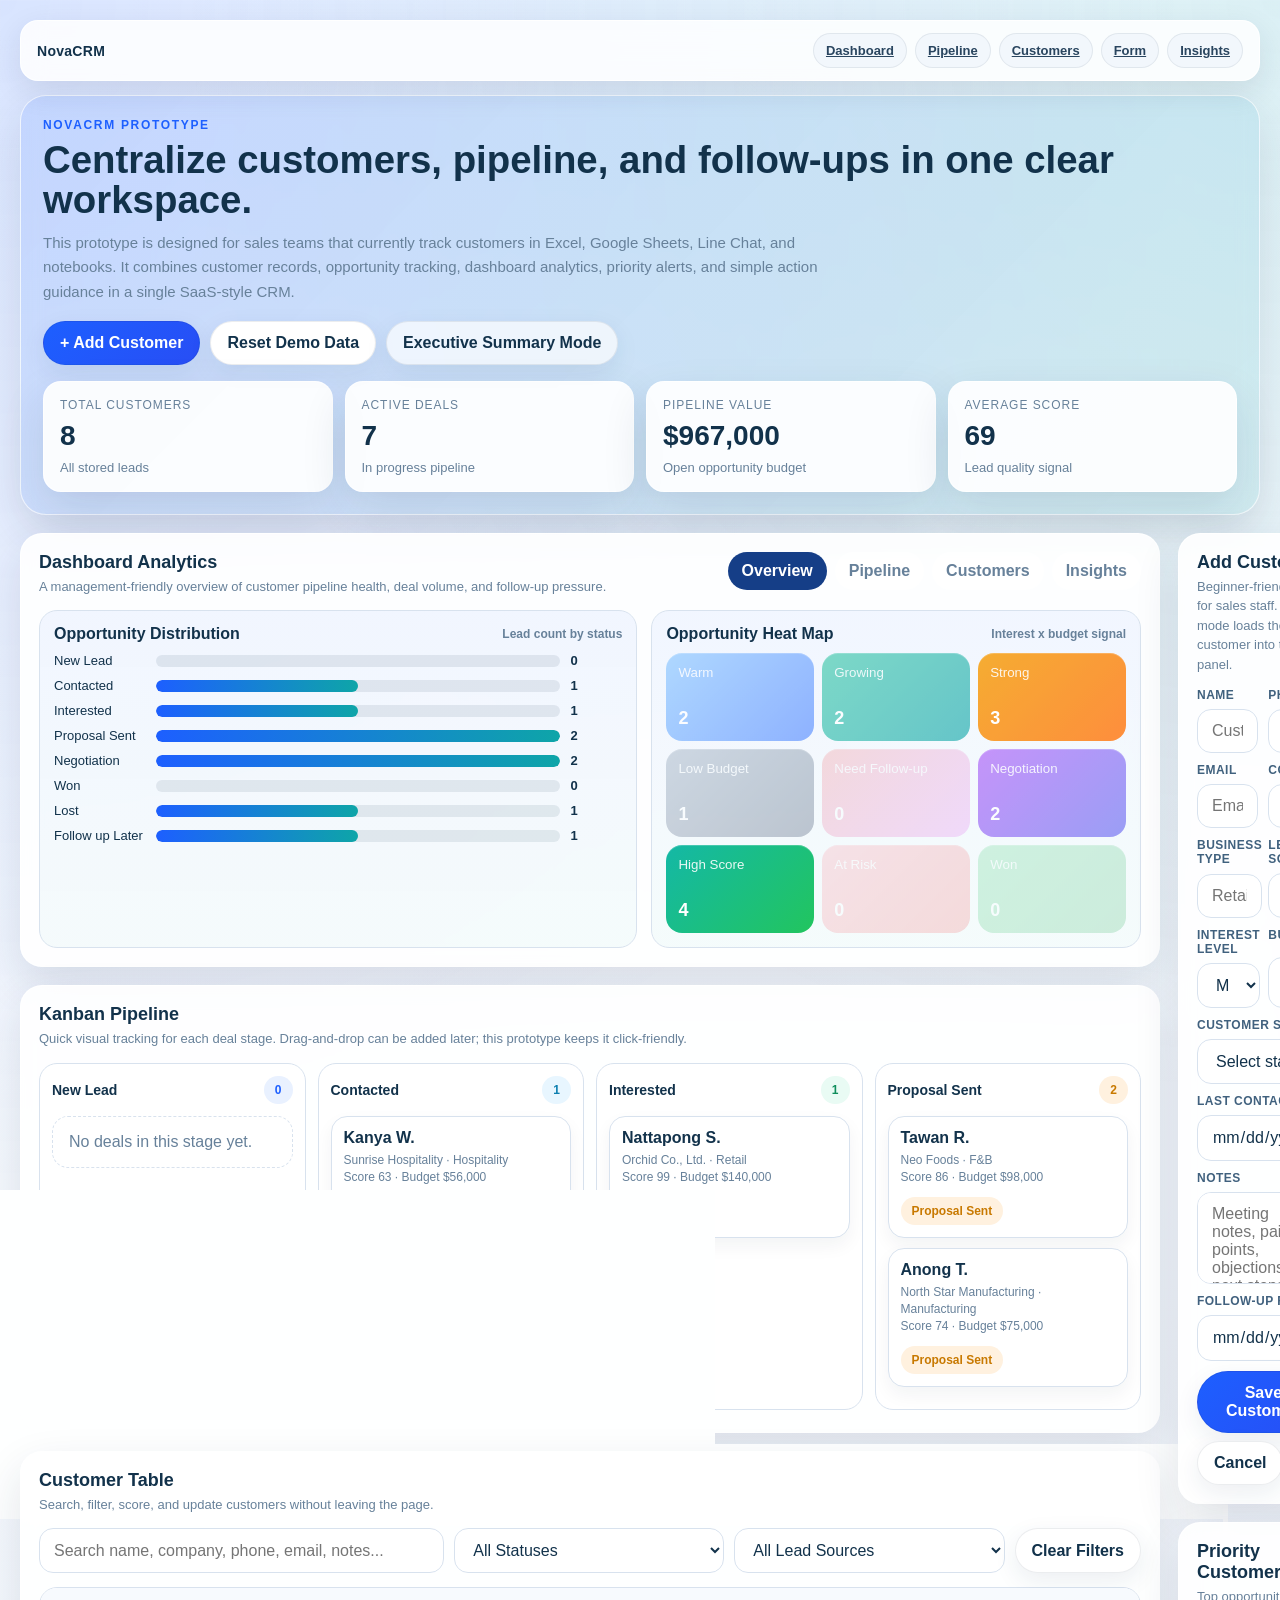
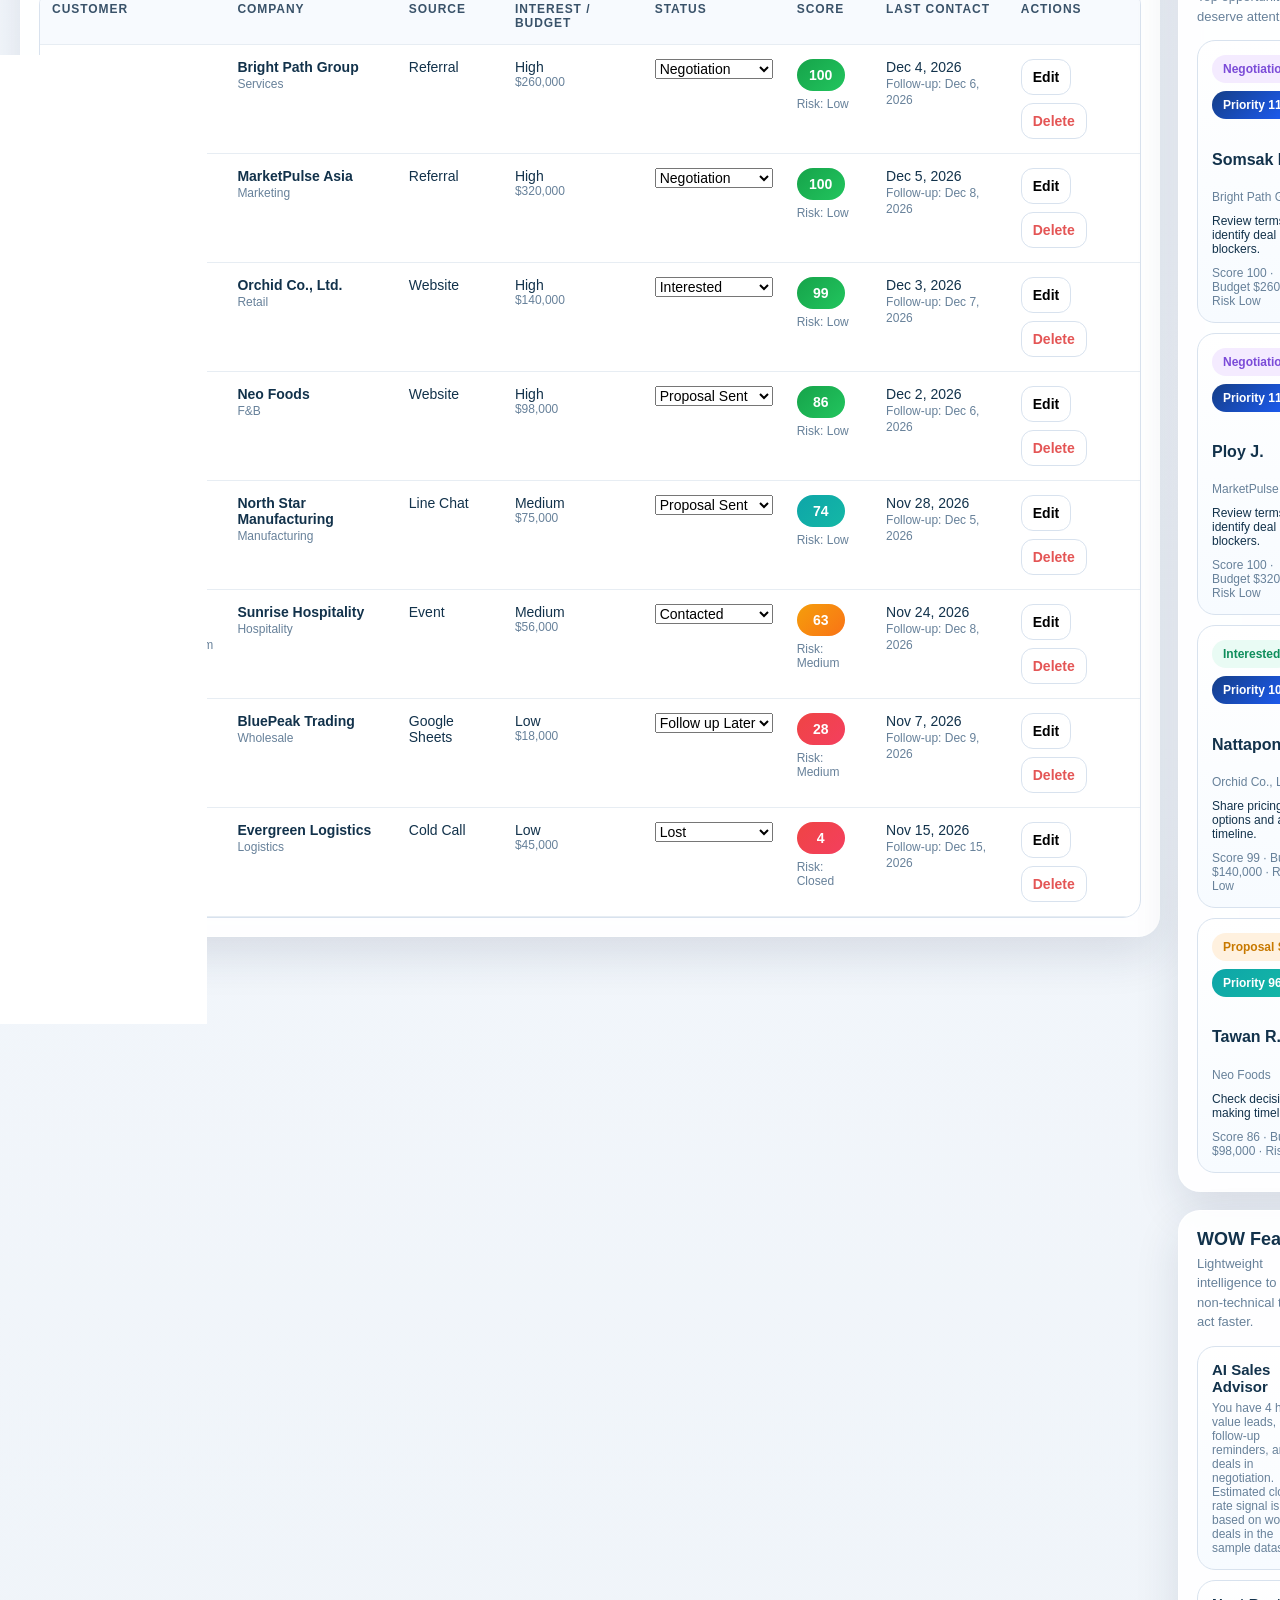
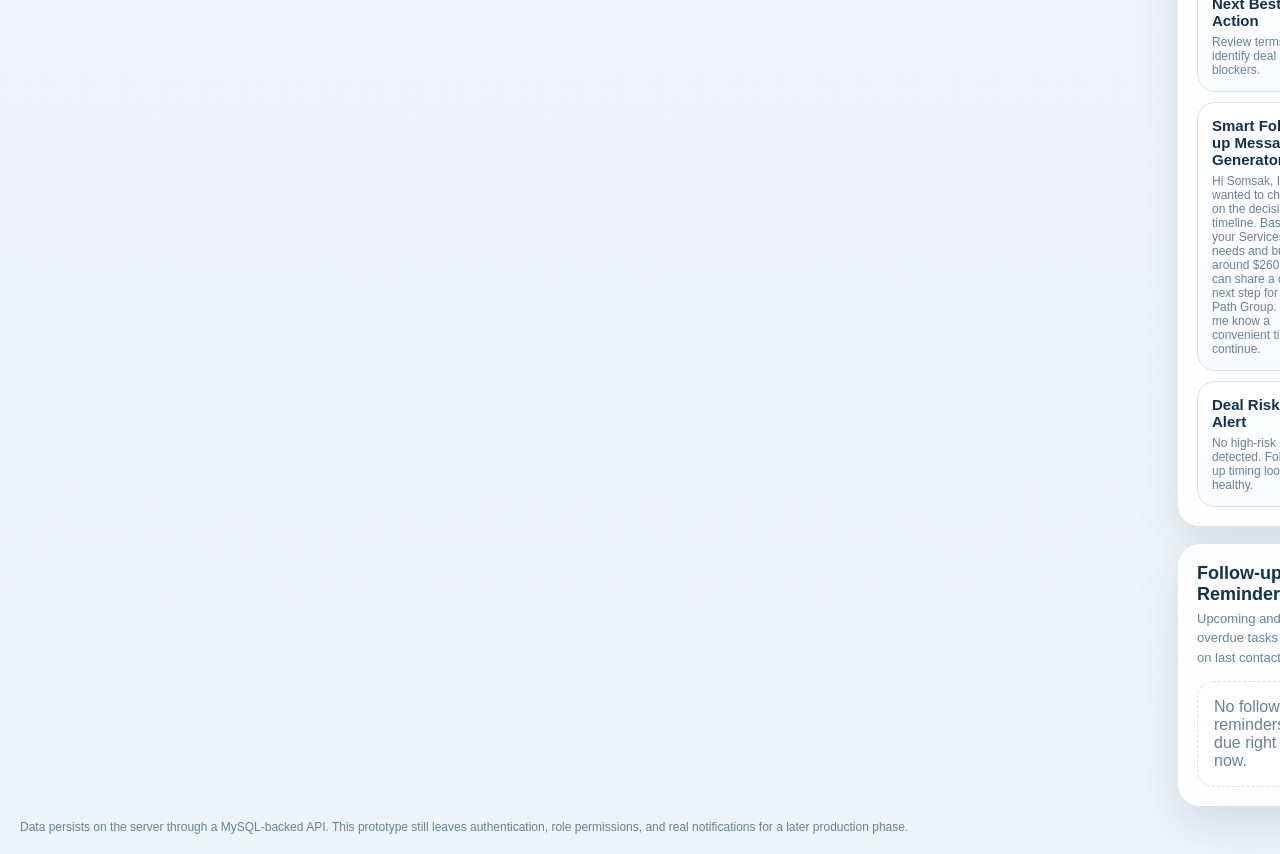
==== crm-prototype/index.html @ da1b5f29 "Add files via upload" ====
<!DOCTYPE html>
<html lang="en">
<head>
  <meta charset="UTF-8" />
  <meta name="viewport" content="width=device-width, initial-scale=1.0" />
  <title>NovaCRM Prototype</title>
  <style>
    :root {
      --bg: #eef3f8;
      --panel: rgba(255, 255, 255, 0.9);
      --panel-solid: #ffffff;
      --line: #d8e2ee;
      --text: #12324b;
      --muted: #67819a;
      --brand: #1d5fff;
      --brand-2: #0ea5a8;
      --accent: #f59e0b;
      --danger: #e45555;
      --success: #17a36b;
      --shadow: 0 18px 45px rgba(25, 44, 72, 0.12);
      --radius: 18px;
      --radius-sm: 12px;
    }

    * { box-sizing: border-box; }
    html { scroll-behavior: smooth; }
    body {
      margin: 0;
      font-family: Inter, "Segoe UI", Arial, sans-serif;
      color: var(--text);
      background:
        radial-gradient(circle at top left, rgba(29, 95, 255, 0.14), transparent 28%),
        radial-gradient(circle at top right, rgba(14, 165, 168, 0.12), transparent 26%),
        linear-gradient(180deg, #f7faff 0%, var(--bg) 100%);
      min-height: 100vh;
    }

    button, input, select, textarea {
      font: inherit;
    }

    button {
      cursor: pointer;
      border: 0;
      transition: transform 0.18s ease, box-shadow 0.18s ease, opacity 0.18s ease;
    }

    button:hover { transform: translateY(-1px); }
    button:active { transform: translateY(0); }

    .app {
      max-width: 1500px;
      margin: 0 auto;
      padding: 20px;
    }

    .sticky-nav {
      position: sticky;
      top: 14px;
      z-index: 20;
      margin-bottom: 14px;
      display: flex;
      justify-content: space-between;
      gap: 12px;
      align-items: center;
      flex-wrap: wrap;
      padding: 12px 16px;
      background: rgba(255, 255, 255, 0.85);
      border: 1px solid rgba(255, 255, 255, 0.85);
      border-radius: 18px;
      box-shadow: 0 10px 30px rgba(25, 44, 72, 0.10);
      backdrop-filter: blur(12px);
    }

    .sticky-nav strong {
      font-size: 14px;
      letter-spacing: 0.02em;
    }

    .sticky-nav-links {
      display: flex;
      gap: 8px;
      flex-wrap: wrap;
    }

    .nav-link {
      padding: 9px 12px;
      border-radius: 999px;
      background: #f2f7fc;
      color: #29455f;
      border: 1px solid rgba(20, 42, 67, 0.08);
      font-weight: 700;
      font-size: 13px;
    }

    .hero {
      display: grid;
      gap: 16px;
      padding: 22px;
      background: linear-gradient(135deg, rgba(29, 95, 255, 0.12), rgba(14, 165, 168, 0.10));
      border: 1px solid rgba(255, 255, 255, 0.7);
      border-radius: 26px;
      box-shadow: var(--shadow);
      backdrop-filter: blur(10px);
      animation: riseIn 0.45s ease both;
    }

    .hero-top {
      display: flex;
      gap: 16px;
      justify-content: space-between;
      align-items: flex-start;
      flex-wrap: wrap;
    }

    .eyebrow {
      text-transform: uppercase;
      letter-spacing: 0.14em;
      font-size: 12px;
      color: var(--brand);
      font-weight: 800;
      margin-bottom: 8px;
    }

    h1 {
      margin: 0;
      font-size: clamp(28px, 3vw, 48px);
      line-height: 1.05;
    }

    .hero p {
      margin: 10px 0 0;
      max-width: 780px;
      color: var(--muted);
      font-size: 15px;
      line-height: 1.65;
    }

    .hero-actions {
      display: flex;
      gap: 10px;
      flex-wrap: wrap;
      align-items: center;
    }

    .btn {
      padding: 12px 16px;
      border-radius: 999px;
      background: var(--panel-solid);
      color: var(--text);
      box-shadow: 0 8px 24px rgba(24, 52, 89, 0.08);
      border: 1px solid rgba(12, 31, 54, 0.08);
      font-weight: 700;
    }

    .btn.primary {
      background: linear-gradient(135deg, var(--brand), #284ef5);
      color: white;
    }

    .btn.ghost {
      background: rgba(255, 255, 255, 0.68);
    }

    .mini-kpis {
      display: grid;
      grid-template-columns: repeat(4, minmax(0, 1fr));
      gap: 12px;
    }

    .kpi {
      background: var(--panel);
      border: 1px solid rgba(255, 255, 255, 0.7);
      border-radius: var(--radius);
      padding: 16px;
      box-shadow: var(--shadow);
    }

    .kpi .label {
      color: var(--muted);
      font-size: 12px;
      text-transform: uppercase;
      letter-spacing: 0.08em;
    }

    .kpi .value {
      display: block;
      font-size: 28px;
      font-weight: 900;
      margin-top: 8px;
    }

    .kpi .meta {
      margin-top: 8px;
      color: var(--muted);
      font-size: 13px;
    }

    .grid {
      display: grid;
      grid-template-columns: 1.35fr 0.9fr;
      gap: 18px;
      margin-top: 18px;
      align-items: start;
    }

    .stack {
      display: grid;
      gap: 18px;
    }

    .panel {
      background: var(--panel);
      border: 1px solid rgba(255, 255, 255, 0.8);
      border-radius: 22px;
      box-shadow: var(--shadow);
      padding: 18px;
      backdrop-filter: blur(10px);
    }

    .panel,
    .hero,
    .chart-card,
    .kanban-column,
    .priority-card,
    .advisor-card,
    .reminder-card {
      scroll-margin-top: 92px;
    }

    .panel-header {
      display: flex;
      justify-content: space-between;
      gap: 10px;
      align-items: flex-start;
      flex-wrap: wrap;
      margin-bottom: 14px;
    }

    .panel-title {
      margin: 0;
      font-size: 18px;
    }

    .panel-subtitle {
      margin: 4px 0 0;
      color: var(--muted);
      font-size: 13px;
      line-height: 1.5;
    }

    .toolbar {
      display: grid;
      grid-template-columns: 1.2fr 0.8fr 0.8fr auto;
      gap: 10px;
      margin-bottom: 14px;
    }

    .toolbar input,
    .toolbar select,
    .field input,
    .field select,
    .field textarea {
      width: 100%;
      border: 1px solid var(--line);
      border-radius: 14px;
      padding: 12px 14px;
      background: rgba(255,255,255,0.92);
      color: var(--text);
      outline: none;
    }

    .toolbar input:focus,
    .toolbar select:focus,
    .field input:focus,
    .field select:focus,
    .field textarea:focus {
      border-color: rgba(29, 95, 255, 0.4);
      box-shadow: 0 0 0 4px rgba(29, 95, 255, 0.09);
    }

    .section-tabs {
      display: flex;
      gap: 8px;
      flex-wrap: wrap;
    }

    .tab {
      padding: 10px 14px;
      border-radius: 999px;
      background: rgba(255, 255, 255, 0.7);
      color: var(--muted);
      font-weight: 700;
    }

    .tab.active {
      background: #153e87;
      color: white;
    }

    .analytics-grid {
      display: grid;
      grid-template-columns: 1.1fr 0.9fr;
      gap: 14px;
    }

    .chart-card {
      background: linear-gradient(180deg, rgba(29, 95, 255, 0.05), rgba(14, 165, 168, 0.04));
      border: 1px solid var(--line);
      border-radius: 18px;
      padding: 14px;
    }

    .chart-title {
      display: flex;
      justify-content: space-between;
      gap: 8px;
      align-items: center;
      margin-bottom: 10px;
      font-weight: 800;
    }

    .bars {
      display: grid;
      gap: 10px;
    }

    .bar-row {
      display: grid;
      grid-template-columns: 92px 1fr 52px;
      gap: 10px;
      align-items: center;
      font-size: 13px;
    }

    .bar-track {
      height: 12px;
      background: rgba(19, 49, 81, 0.09);
      border-radius: 999px;
      overflow: hidden;
    }

    .bar-fill {
      height: 100%;
      border-radius: inherit;
      background: linear-gradient(90deg, var(--brand), var(--brand-2));
      animation: fillIn 0.7s ease both;
    }

    .heatmap {
      display: grid;
      grid-template-columns: repeat(3, minmax(0, 1fr));
      gap: 8px;
    }

    .heat-cell {
      min-height: 88px;
      border-radius: 16px;
      padding: 12px;
      color: white;
      display: flex;
      flex-direction: column;
      justify-content: space-between;
      box-shadow: inset 0 1px 0 rgba(255,255,255,0.2);
    }

    .heat-cell small { opacity: 0.9; }
    .heat-cell strong { font-size: 18px; }

    .status-badge {
      display: inline-flex;
      align-items: center;
      justify-content: center;
      gap: 6px;
      padding: 7px 11px;
      border-radius: 999px;
      font-size: 12px;
      font-weight: 800;
      white-space: nowrap;
    }

    .status-new { background: #e9f1ff; color: #1d5fff; }
    .status-contacted { background: #e8f6ff; color: #0c7fb0; }
    .status-interested { background: #e9fbf4; color: #0f8e5c; }
    .status-proposal { background: #fff1df; color: #c87900; }
    .status-negotiation { background: #f4ebff; color: #7b4bd8; }
    .status-won { background: #e8fbef; color: #12814e; }
    .status-lost { background: #fdecec; color: #c43e3e; }
    .status-follow { background: #f0f4f8; color: #4c6379; }

    .table-wrap {
      overflow: auto;
      border: 1px solid var(--line);
      border-radius: 18px;
      background: rgba(255,255,255,0.94);
    }

    table {
      width: 100%;
      border-collapse: collapse;
      min-width: 1100px;
    }

    th, td {
      padding: 14px 12px;
      border-bottom: 1px solid #e7edf3;
      text-align: left;
      vertical-align: top;
      font-size: 14px;
    }

    th {
      position: sticky;
      top: 0;
      background: #f7fafe;
      z-index: 1;
      color: #395269;
      font-size: 12px;
      text-transform: uppercase;
      letter-spacing: 0.08em;
    }

    tr:hover td { background: rgba(29, 95, 255, 0.03); }

    .row-actions {
      display: flex;
      gap: 8px;
      flex-wrap: wrap;
    }

    .icon-btn {
      padding: 9px 11px;
      border-radius: 12px;
      border: 1px solid var(--line);
      background: white;
      font-weight: 700;
    }

    .icon-btn.danger { color: var(--danger); }

    .score-pill {
      display: inline-flex;
      align-items: center;
      justify-content: center;
      min-width: 48px;
      padding: 8px 11px;
      border-radius: 999px;
      font-weight: 900;
      color: white;
    }

    .form-grid {
      display: grid;
      grid-template-columns: repeat(2, minmax(0, 1fr));
      gap: 10px;
    }

    .field {
      display: grid;
      gap: 7px;
    }

    .field.full { grid-column: 1 / -1; }

    .field label {
      font-size: 12px;
      color: #40617e;
      font-weight: 800;
      letter-spacing: 0.04em;
      text-transform: uppercase;
    }

    textarea {
      min-height: 92px;
      resize: vertical;
    }

    .side-list {
      display: grid;
      gap: 10px;
    }

    .priority-card,
    .advisor-card,
    .reminder-card {
      border-radius: 18px;
      padding: 14px;
      border: 1px solid var(--line);
      background: linear-gradient(180deg, #fff, #f7fbff);
    }

    .priority-card {
      display: grid;
      gap: 10px;
    }

    .priority-meta {
      display: flex;
      gap: 8px;
      flex-wrap: wrap;
    }

    .pipeline {
      display: grid;
      gap: 12px;
    }

    .kanban {
      display: grid;
      grid-template-columns: repeat(4, minmax(220px, 1fr));
      gap: 12px;
      overflow-x: auto;
      padding-bottom: 4px;
    }

    .kanban-column {
      background: rgba(255,255,255,0.82);
      border: 1px solid var(--line);
      border-radius: 18px;
      padding: 12px;
      min-height: 240px;
    }

    .kanban-column h4 {
      margin: 0 0 12px;
      font-size: 14px;
      display: flex;
      align-items: center;
      justify-content: space-between;
      gap: 8px;
    }

    .kanban-card {
      background: white;
      border: 1px solid var(--line);
      border-radius: 16px;
      padding: 12px;
      box-shadow: 0 8px 18px rgba(20, 38, 60, 0.05);
      margin-bottom: 10px;
    }

    .kanban-card .title {
      font-weight: 900;
      margin-bottom: 5px;
    }

    .kanban-card .subtitle,
    .kanban-card .meta {
      color: var(--muted);
      font-size: 12px;
      line-height: 1.45;
    }

    .advisor-stack {
      display: grid;
      gap: 10px;
    }

    .advisor-card h4,
    .reminder-card h4 {
      margin: 0 0 6px;
      font-size: 15px;
    }

    .summary-mode .table-section,
    .summary-mode .pipeline-section {
      display: none;
    }

    .footer-note {
      margin-top: 14px;
      color: var(--muted);
      font-size: 12px;
    }

    .muted { color: var(--muted); }
    .tiny { font-size: 12px; }

    .empty {
      padding: 16px;
      border: 1px dashed var(--line);
      border-radius: 16px;
      color: var(--muted);
      background: rgba(255,255,255,0.68);
    }

    @keyframes riseIn {
      from { opacity: 0; transform: translateY(14px); }
      to { opacity: 1; transform: translateY(0); }
    }

    @keyframes fillIn {
      from { width: 0; }
    }

    @media (max-width: 1180px) {
      .grid { grid-template-columns: 1fr; }
      .mini-kpis { grid-template-columns: repeat(2, minmax(0, 1fr)); }
      .toolbar { grid-template-columns: 1fr 1fr; }
      .analytics-grid { grid-template-columns: 1fr; }
    }

    @media (max-width: 760px) {
      .app { padding: 12px; }
      .hero { padding: 18px; }
      .mini-kpis { grid-template-columns: 1fr; }
      .toolbar { grid-template-columns: 1fr; }
      .form-grid { grid-template-columns: 1fr; }
      .kanban { grid-template-columns: repeat(4, minmax(180px, 1fr)); }
      table { min-width: 980px; }
    }
  </style>
</head>
<body>
  <div class="app" id="appRoot">
    <nav class="sticky-nav" aria-label="CRM navigation">
      <strong>NovaCRM</strong>
      <div class="sticky-nav-links">
        <a class="nav-link" href="#dashboardSection">Dashboard</a>
        <a class="nav-link" href="#pipelineSection">Pipeline</a>
        <a class="nav-link" href="#customerSection">Customers</a>
        <a class="nav-link" href="#formSection">Form</a>
        <a class="nav-link" href="#insightsSection">Insights</a>
      </div>
    </nav>

    <header class="hero">
      <div class="hero-top">
        <div>
          <div class="eyebrow">NovaCRM Prototype</div>
          <h1>Centralize customers, pipeline, and follow-ups in one clear workspace.</h1>
          <p>
            This prototype is designed for sales teams that currently track customers in Excel, Google Sheets, Line Chat, and notebooks.
            It combines customer records, opportunity tracking, dashboard analytics, priority alerts, and simple action guidance in a single SaaS-style CRM.
          </p>
        </div>
        <div class="hero-actions">
          <button class="btn primary" id="addNewBtn">+ Add Customer</button>
          <button class="btn" id="seedBtn">Reset Demo Data</button>
          <button class="btn ghost" id="toggleSummaryBtn">Executive Summary Mode</button>
        </div>
      </div>

      <div class="mini-kpis" id="kpiStrip"></div>
    </header>

    <section class="grid" id="crmShell">
      <div class="stack">
        <!-- Dashboard section: gives management a quick summary at the top -->
        <section class="panel" id="dashboardSection">
          <div class="panel-header">
            <div>
              <h2 class="panel-title">Dashboard Analytics</h2>
              <p class="panel-subtitle">A management-friendly overview of customer pipeline health, deal volume, and follow-up pressure.</p>
            </div>
            <div class="section-tabs">
              <span class="tab active">Overview</span>
              <span class="tab">Pipeline</span>
              <span class="tab">Customers</span>
              <span class="tab">Insights</span>
            </div>
          </div>

          <div class="analytics-grid">
            <div class="chart-card">
              <div class="chart-title">
                <span>Opportunity Distribution</span>
                <span class="tiny muted">Lead count by status</span>
              </div>
              <div class="bars" id="statusChart"></div>
            </div>
            <div class="chart-card">
              <div class="chart-title">
                <span>Opportunity Heat Map</span>
                <span class="tiny muted">Interest x budget signal</span>
              </div>
              <div class="heatmap" id="heatMap"></div>
            </div>
          </div>
        </section>

        <!-- Pipeline section: simple Kanban-style view for deal stages -->
        <section class="panel pipeline-section" id="pipelineSection">
          <div class="panel-header">
            <div>
              <h2 class="panel-title">Kanban Pipeline</h2>
              <p class="panel-subtitle">Quick visual tracking for each deal stage. Drag-and-drop can be added later; this prototype keeps it click-friendly.</p>
            </div>
          </div>
          <div class="kanban" id="kanbanBoard"></div>
        </section>

        <!-- Customer table section: search, filter, and update records fast -->
        <section class="panel table-section" id="customerSection">
          <div class="panel-header">
            <div>
              <h2 class="panel-title">Customer Table</h2>
              <p class="panel-subtitle">Search, filter, score, and update customers without leaving the page.</p>
            </div>
          </div>

          <div class="toolbar">
            <input id="searchInput" type="search" placeholder="Search name, company, phone, email, notes..." />
            <select id="statusFilter">
              <option value="">All Statuses</option>
            </select>
            <select id="sourceFilter">
              <option value="">All Lead Sources</option>
            </select>
            <button class="btn" id="clearFiltersBtn">Clear Filters</button>
          </div>

          <div class="table-wrap">
            <table>
              <thead>
                <tr>
                  <th>Customer</th>
                  <th>Company</th>
                  <th>Source</th>
                  <th>Interest / Budget</th>
                  <th>Status</th>
                  <th>Score</th>
                  <th>Last Contact</th>
                  <th>Actions</th>
                </tr>
              </thead>
              <tbody id="customerTableBody"></tbody>
            </table>
          </div>
        </section>
      </div>

      <aside class="stack">
        <!-- Customer form: add and edit customer records -->
        <section class="panel" id="formSection">
          <div class="panel-header">
            <div>
              <h2 class="panel-title" id="formTitle">Add Customer</h2>
              <p class="panel-subtitle">Beginner-friendly form for sales staff. Edit mode loads the customer into this panel.</p>
            </div>
          </div>

          <form id="customerForm" class="form-grid">
            <input type="hidden" id="customerId" />
            <div class="field">
              <label for="name">Name</label>
              <input id="name" required placeholder="Customer name" />
            </div>
            <div class="field">
              <label for="phone">Phone</label>
              <input id="phone" placeholder="Phone number" />
            </div>
            <div class="field">
              <label for="email">Email</label>
              <input id="email" type="email" placeholder="Email address" />
            </div>
            <div class="field">
              <label for="company">Company</label>
              <input id="company" placeholder="Company name" />
            </div>
            <div class="field">
              <label for="businessType">Business Type</label>
              <input id="businessType" placeholder="Retail, Manufacturing, SaaS..." />
            </div>
            <div class="field">
              <label for="leadSource">Lead Source</label>
              <select id="leadSource"></select>
            </div>
            <div class="field">
              <label for="interestLevel">Interest Level</label>
              <select id="interestLevel">
                <option>Low</option>
                <option selected>Medium</option>
                <option>High</option>
              </select>
            </div>
            <div class="field">
              <label for="budget">Budget</label>
              <input id="budget" type="number" min="0" step="1000" placeholder="0" />
            </div>
            <div class="field full">
              <label for="status">Customer Status</label>
              <select id="status"></select>
            </div>
            <div class="field full">
              <label for="lastContactDate">Last Contact Date</label>
              <input id="lastContactDate" type="date" />
            </div>
            <div class="field full">
              <label for="notes">Notes</label>
              <textarea id="notes" placeholder="Meeting notes, pain points, objections, next steps..."></textarea>
            </div>
            <div class="field full">
              <label for="followUpDate">Follow-up Reminder</label>
              <input id="followUpDate" type="date" />
            </div>
            <div class="field full">
              <div class="row-actions">
                <button type="submit" class="btn primary" id="saveBtn">Save Customer</button>
                <button type="button" class="btn" id="cancelEditBtn">Cancel</button>
              </div>
            </div>
          </form>
        </section>

        <!-- WOW features: the prototype's guided sales helper area -->
        <section class="panel" id="insightsSection">
          <div class="panel-header">
            <div>
              <h2 class="panel-title">Priority Customers</h2>
              <p class="panel-subtitle">Top opportunities that deserve attention now.</p>
            </div>
          </div>
          <div class="side-list" id="priorityList"></div>
        </section>

        <section class="panel">
          <div class="panel-header">
            <div>
              <h2 class="panel-title">WOW Features</h2>
              <p class="panel-subtitle">Lightweight intelligence to help non-technical teams act faster.</p>
            </div>
          </div>
          <div class="advisor-stack" id="advisorStack"></div>
        </section>

        <section class="panel">
          <div class="panel-header">
            <div>
              <h2 class="panel-title">Follow-up Reminders</h2>
              <p class="panel-subtitle">Upcoming and overdue tasks based on last contact dates.</p>
            </div>
          </div>
          <div class="side-list" id="reminderList"></div>
        </section>
      </aside>
    </section>

    <div class="footer-note">
      Data persists on the server through a MySQL-backed API. This prototype still leaves authentication, role permissions, and real notifications for a later production phase.
    </div>
  </div>

  <script>
    "use strict";

    // -----------------------------
    // Constants and API settings
    // -----------------------------
    const API_URL = "/api.php";

    const statuses = [
      "New Lead",
      "Contacted",
      "Interested",
      "Proposal Sent",
      "Negotiation",
      "Won",
      "Lost",
      "Follow up Later"
    ];

    const leadSources = [
      "Website",
      "Referral",
      "Line Chat",
      "Excel Import",
      "Google Sheets",
      "Event",
      "Cold Call",
      "Partner"
    ];

    const interestWeights = {
      Low: 1,
      Medium: 2,
      High: 3
    };

    const statusWeights = {
      "New Lead": 3,
      "Contacted": 7,
      "Interested": 18,
      "Proposal Sent": 15,
      "Negotiation": 22,
      "Won": 28,
      "Lost": -20,
      "Follow up Later": 6
    };

    const sourceWeights = {
      Website: 12,
      Referral: 15,
      "Line Chat": 8,
      "Excel Import": 3,
      "Google Sheets": 3,
      Event: 9,
      "Cold Call": 6,
      Partner: 11
    };

    const dummyCustomers = [
      {
        id: crypto.randomUUID(),
        name: "Nattapong S.",
        phone: "089-123-4567",
        email: "nattapong@orchidco.co",
        company: "Orchid Co., Ltd.",
        businessType: "Retail",
        leadSource: "Website",
        interestLevel: "High",
        budget: 140000,
        notes: "Needs centralized sales tracking for 12-store expansion.",
        lastContactDate: daysAgo(2),
        followUpDate: daysFromNow(2),
        status: "Interested",
        createdAt: nowIso(),
        updatedAt: nowIso()
      },
      {
        id: crypto.randomUUID(),
        name: "Somsak P.",
        phone: "081-444-2222",
        email: "somsak@brightpath.io",
        company: "Bright Path Group",
        businessType: "Services",
        leadSource: "Referral",
        interestLevel: "High",
        budget: 260000,
        notes: "Executive sponsor wants pipeline visibility and reminders.",
        lastContactDate: daysAgo(1),
        followUpDate: daysFromNow(1),
        status: "Negotiation",
        createdAt: nowIso(),
        updatedAt: nowIso()
      },
      {
        id: crypto.randomUUID(),
        name: "Anong T.",
        phone: "086-555-9001",
        email: "anong@northstar.co",
        company: "North Star Manufacturing",
        businessType: "Manufacturing",
        leadSource: "Line Chat",
        interestLevel: "Medium",
        budget: 75000,
        notes: "Requested proposal after demo, compare implementation timeline.",
        lastContactDate: daysAgo(7),
        followUpDate: daysFromNow(0),
        status: "Proposal Sent",
        createdAt: nowIso(),
        updatedAt: nowIso()
      },
      {
        id: crypto.randomUUID(),
        name: "Kanya W.",
        phone: "090-222-1100",
        email: "kanya@sunrisehospitality.com",
        company: "Sunrise Hospitality",
        businessType: "Hospitality",
        leadSource: "Event",
        interestLevel: "Medium",
        budget: 56000,
        notes: "Interested in marketing + CRM for follow-up automation.",
        lastContactDate: daysAgo(11),
        followUpDate: daysFromNow(3),
        status: "Contacted",
        createdAt: nowIso(),
        updatedAt: nowIso()
      },
      {
        id: crypto.randomUUID(),
        name: "Mali C.",
        phone: "098-888-7722",
        email: "mali@bluepeak.com",
        company: "BluePeak Trading",
        businessType: "Wholesale",
        leadSource: "Google Sheets",
        interestLevel: "Low",
        budget: 18000,
        notes: "Old lead imported from spreadsheet, needs qualification.",
        lastContactDate: daysAgo(28),
        followUpDate: daysFromNow(4),
        status: "Follow up Later",
        createdAt: nowIso(),
        updatedAt: nowIso()
      },
      {
        id: crypto.randomUUID(),
        name: "Tawan R.",
        phone: "088-505-8833",
        email: "tawan@neofoods.co",
        company: "Neo Foods",
        businessType: "F&B",
        leadSource: "Website",
        interestLevel: "High",
        budget: 98000,
        notes: "Ready for demo, wants comparison with existing tools.",
        lastContactDate: daysAgo(3),
        followUpDate: daysFromNow(1),
        status: "Proposal Sent",
        createdAt: nowIso(),
        updatedAt: nowIso()
      },
      {
        id: crypto.randomUUID(),
        name: "Ploy J.",
        phone: "092-777-0001",
        email: "ploy@marketpulse.asia",
        company: "MarketPulse Asia",
        businessType: "Marketing",
        leadSource: "Referral",
        interestLevel: "High",
        budget: 320000,
        notes: "Strong strategic fit. Focus on executive reporting and team usage.",
        lastContactDate: daysAgo(0),
        followUpDate: daysFromNow(3),
        status: "Negotiation",
        createdAt: nowIso(),
        updatedAt: nowIso()
      },
      {
        id: crypto.randomUUID(),
        name: "Arisa K.",
        phone: "085-900-1234",
        email: "arisa@evergreen.co",
        company: "Evergreen Logistics",
        businessType: "Logistics",
        leadSource: "Cold Call",
        interestLevel: "Low",
        budget: 45000,
        notes: "Not a fit yet, keep in nurture sequence.",
        lastContactDate: daysAgo(20),
        followUpDate: daysFromNow(10),
        status: "Lost",
        createdAt: nowIso(),
        updatedAt: nowIso()
      }
    ];

    // -----------------------------
    // DOM references
    // -----------------------------
    const appRoot = document.getElementById("appRoot");
    const kpiStrip = document.getElementById("kpiStrip");
    const statusChart = document.getElementById("statusChart");
    const heatMap = document.getElementById("heatMap");
    const kanbanBoard = document.getElementById("kanbanBoard");
    const customerTableBody = document.getElementById("customerTableBody");
    const priorityList = document.getElementById("priorityList");
    const advisorStack = document.getElementById("advisorStack");
    const reminderList = document.getElementById("reminderList");
    const searchInput = document.getElementById("searchInput");
    const statusFilter = document.getElementById("statusFilter");
    const sourceFilter = document.getElementById("sourceFilter");
    const clearFiltersBtn = document.getElementById("clearFiltersBtn");
    const toggleSummaryBtn = document.getElementById("toggleSummaryBtn");
    const seedBtn = document.getElementById("seedBtn");
    const addNewBtn = document.getElementById("addNewBtn");

    const form = document.getElementById("customerForm");
    const formTitle = document.getElementById("formTitle");
    const cancelEditBtn = document.getElementById("cancelEditBtn");
    const saveBtn = document.getElementById("saveBtn");

    const formFields = {
      id: document.getElementById("customerId"),
      name: document.getElementById("name"),
      phone: document.getElementById("phone"),
      email: document.getElementById("email"),
      company: document.getElementById("company"),
      businessType: document.getElementById("businessType"),
      leadSource: document.getElementById("leadSource"),
      interestLevel: document.getElementById("interestLevel"),
      budget: document.getElementById("budget"),
      notes: document.getElementById("notes"),
      lastContactDate: document.getElementById("lastContactDate"),
      status: document.getElementById("status"),
      followUpDate: document.getElementById("followUpDate")
    };

    // -----------------------------
    // State
    // -----------------------------
    let customers = [];
    let uiState = { summaryMode: false };
    let filters = {
      search: "",
      status: "",
      source: ""
    };

    // -----------------------------
    // Initialization
    // -----------------------------
    initSelectOptions();
    bindEvents();
    bootstrap();

    // -----------------------------
    // Event wiring
    // -----------------------------
    function bindEvents() {
      form.addEventListener("submit", handleSaveCustomer);
      cancelEditBtn.addEventListener("click", clearForm);
      addNewBtn.addEventListener("click", () => {
        clearForm();
        document.getElementById("name").focus();
      });
      seedBtn.addEventListener("click", resetDemoData);
      toggleSummaryBtn.addEventListener("click", toggleSummaryMode);

      searchInput.addEventListener("input", event => {
        filters.search = event.target.value.trim().toLowerCase();
        renderAll();
      });

      statusFilter.addEventListener("change", event => {
        filters.status = event.target.value;
        renderAll();
      });

      sourceFilter.addEventListener("change", event => {
        filters.source = event.target.value;
        renderAll();
      });

      clearFiltersBtn.addEventListener("click", () => {
        filters = { search: "", status: "", source: "" };
        searchInput.value = "";
        statusFilter.value = "";
        sourceFilter.value = "";
        renderAll();
      });
    }

    // -----------------------------
    // Data loading and saving
    // -----------------------------
    async function bootstrap() {
      try {
        const state = await loadState();
        customers = Array.isArray(state.customers) && state.customers.length
          ? state.customers.map(enrichCustomer)
          : dummyCustomers.map(enrichCustomer);
        uiState = Object.assign({ summaryMode: false }, state.uiState || {});

        if (!state.customers || !state.customers.length) {
          await saveState();
        }
      } catch (error) {
        console.error("Failed to load server state:", error);
        customers = dummyCustomers.map(enrichCustomer);
        uiState = { summaryMode: false };
      }

      syncSummaryMode();
      renderAll();
    }

    async function loadState() {
      const response = await fetch(`${API_URL}?action=bootstrap`, {
        headers: { Accept: "application/json" }
      });

      if (!response.ok) {
        throw new Error(`Bootstrap request failed with ${response.status}`);
      }

      return response.json();
    }

    async function saveState() {
      const response = await fetch(`${API_URL}?action=save`, {
        method: "POST",
        headers: {
          "Content-Type": "application/json",
          Accept: "application/json"
        },
        body: JSON.stringify({ customers, uiState })
      });

      if (!response.ok) {
        throw new Error(`Save request failed with ${response.status}`);
      }

      return response.json();
    }

    async function resetDemoData() {
      if (!confirm("Reset the demo data? This will replace your current local changes.")) return;
      customers = dummyCustomers.map(enrichCustomer);
      await saveState();
      clearForm();
      renderAll();
    }

    // -----------------------------
    // Customer helpers
    // -----------------------------
    // This helper normalizes each customer so the rest of the app can assume the fields exist.
    function enrichCustomer(customer) {
      const enriched = { ...customer };
      enriched.budget = Number(enriched.budget || 0);
      enriched.leadSource = enriched.leadSource || "Website";
      enriched.interestLevel = enriched.interestLevel || "Medium";
      enriched.status = enriched.status || "New Lead";
      enriched.lastContactDate = enriched.lastContactDate || daysAgo(0);
      enriched.followUpDate = enriched.followUpDate || daysFromNow(3);
      enriched.score = calculateLeadScore(enriched);
      enriched.risk = calculateDealRisk(enriched);
      enriched.priority = calculatePriority(enriched);
      return enriched;
    }

    // Lead score logic:
    // 1) High budget adds more points.
    // 2) Strong interest and better sources add more points.
    // 3) Later-stage statuses add more points.
    // 4) Stale or lost deals lose points.
    function calculateLeadScore(customer) {
      let score = 15;

      const budget = Number(customer.budget || 0);
      if (budget >= 250000) score += 28;
      else if (budget >= 100000) score += 22;
      else if (budget >= 50000) score += 16;
      else if (budget >= 20000) score += 10;
      else if (budget > 0) score += 4;

      score += (interestWeights[customer.interestLevel] || 2) * 8;
      score += sourceWeights[customer.leadSource] || 5;
      score += statusWeights[customer.status] || 0;

      const lastContactDays = daysBetween(customer.lastContactDate, todayIso());
      if (lastContactDays <= 2) score += 8;
      else if (lastContactDays <= 7) score += 4;
      else if (lastContactDays >= 21) score -= 8;

      if (customer.status === "Won") score += 10;
      if (customer.status === "Lost") score -= 15;

      return clamp(Math.round(score), 0, 100);
    }

    // Deal risk logic keeps the prototype simple: overdue follow-up and stale contact create risk.
    function calculateDealRisk(customer) {
      const overdue = daysBetween(customer.followUpDate, todayIso()) > 0;
      const stale = daysBetween(customer.lastContactDate, todayIso()) > 10;

      if (customer.status === "Lost") return "Closed";
      if (customer.status === "Negotiation" && overdue) return "High";
      if (customer.status === "Proposal Sent" && stale) return "Medium";
      if (customer.status === "Interested" && customer.score >= 75) return "Low";
      if (overdue || stale) return "Medium";
      return "Low";
    }

    // Priority is a simple ranking for the dashboard cards and top-of-list reminders.
    function calculatePriority(customer) {
      const riskScore = customer.risk === "High" ? 3 : customer.risk === "Medium" ? 2 : 1;
      const followUpDue = daysBetween(customer.followUpDate, todayIso()) > 0 ? 2 : 0;
      return customer.score + riskScore * 10 + followUpDue * 5;
    }

    function handleSaveCustomer(event) {
      event.preventDefault();

      const payload = {
        id: formFields.id.value || crypto.randomUUID(),
        name: formFields.name.value.trim(),
        phone: formFields.phone.value.trim(),
        email: formFields.email.value.trim(),
        company: formFields.company.value.trim(),
        businessType: formFields.businessType.value.trim(),
        leadSource: formFields.leadSource.value,
        interestLevel: formFields.interestLevel.value,
        budget: Number(formFields.budget.value || 0),
        notes: formFields.notes.value.trim(),
        lastContactDate: formFields.lastContactDate.value || todayIso(),
        status: formFields.status.value,
        followUpDate: formFields.followUpDate.value || addDays(todayIso(), 3),
        createdAt: findCustomer(formFields.id.value)?.createdAt || nowIso(),
        updatedAt: nowIso()
      };

      if (!payload.name) {
        alert("Please enter a customer name.");
        return;
      }

      const enriched = enrichCustomer(payload);
      const index = customers.findIndex(customer => customer.id === enriched.id);

      if (index >= 0) {
        customers[index] = enriched;
      } else {
        customers.unshift(enriched);
      }

      saveState();
      clearForm();
      renderAll();
    }

    function deleteCustomer(id) {
      const customer = findCustomer(id);
      if (!customer) return;
      const ok = confirm(`Delete ${customer.name}? This cannot be undone.`);
      if (!ok) return;
      customers = customers.filter(entry => entry.id !== id);
      saveState();
      renderAll();
    }

    function editCustomer(id) {
      const customer = findCustomer(id);
      if (!customer) return;

      formTitle.textContent = "Edit Customer";
      saveBtn.textContent = "Update Customer";
      formFields.id.value = customer.id;
      formFields.name.value = customer.name || "";
      formFields.phone.value = customer.phone || "";
      formFields.email.value = customer.email || "";
      formFields.company.value = customer.company || "";
      formFields.businessType.value = customer.businessType || "";
      formFields.leadSource.value = customer.leadSource || "Website";
      formFields.interestLevel.value = customer.interestLevel || "Medium";
      formFields.budget.value = customer.budget ?? 0;
      formFields.notes.value = customer.notes || "";
      formFields.lastContactDate.value = customer.lastContactDate || todayIso();
      formFields.status.value = customer.status || "New Lead";
      formFields.followUpDate.value = customer.followUpDate || addDays(todayIso(), 3);
      document.getElementById("crmShell").scrollIntoView({ behavior: "smooth", block: "start" });
    }

    function changeStatus(id, status) {
      const customer = findCustomer(id);
      if (!customer) return;
      customer.status = status;
      customer.updatedAt = nowIso();
      customer.score = calculateLeadScore(customer);
      customer.risk = calculateDealRisk(customer);
      customer.priority = calculatePriority(customer);
      saveState();
      renderAll();
    }

    function clearForm() {
      form.reset();
      formFields.id.value = "";
      formFields.leadSource.value = "Website";
      formFields.interestLevel.value = "Medium";
      formFields.status.value = "New Lead";
      formFields.lastContactDate.value = todayIso();
      formFields.followUpDate.value = addDays(todayIso(), 3);
      formTitle.textContent = "Add Customer";
      saveBtn.textContent = "Save Customer";
    }

    function findCustomer(id) {
      return customers.find(customer => customer.id === id);
    }

    // -----------------------------
    // Rendering
    // -----------------------------
    function renderAll() {
      customers = customers.map(enrichCustomer).sort((a, b) => {
        const scoreGap = b.priority - a.priority;
        return scoreGap !== 0 ? scoreGap : b.score - a.score;
      });

      syncSummaryMode();
      renderFilters();
      renderKpis();
      renderCharts();
      renderKanban();
      renderTable();
      renderPriorityList();
      renderAdvisorStack();
      renderReminders();
    }

    function renderFilters() {
      fillSelect(statusFilter, statuses, "All Statuses");
      fillSelect(sourceFilter, leadSources, "All Lead Sources");
      statusFilter.value = filters.status;
      sourceFilter.value = filters.source;
    }

    function renderKpis() {
      const active = customers.filter(customer => !["Won", "Lost"].includes(customer.status));
      const followUpsDue = customers.filter(customer => daysBetween(customer.followUpDate, todayIso()) > 0).length;
      const totalBudget = active.reduce((sum, customer) => sum + Number(customer.budget || 0), 0);
      const averageScore = customers.length ? Math.round(customers.reduce((sum, customer) => sum + customer.score, 0) / customers.length) : 0;

      const kpis = [
        { label: "Total Customers", value: customers.length, meta: "All stored leads" },
        { label: "Active Deals", value: active.length, meta: "In progress pipeline" },
        { label: "Pipeline Value", value: formatCurrency(totalBudget), meta: "Open opportunity budget" },
        { label: "Average Score", value: averageScore, meta: "Lead quality signal" }
      ];

      kpiStrip.innerHTML = kpis.map(kpi => `
        <article class="kpi">
          <div class="label">${kpi.label}</div>
          <span class="value">${kpi.value}</span>
          <div class="meta">${kpi.meta}</div>
        </article>
      `).join("");

      const reminderCount = reminderList.querySelectorAll(".reminder-card").length;
      if (reminderCount && followUpsDue > 0) {
        toggleSummaryBtn.dataset.followUps = String(followUpsDue);
      }
    }

    function renderCharts() {
      const statusCounts = statuses.map(status => ({
        status,
        count: customers.filter(customer => customer.status === status).length
      }));
      const max = Math.max(1, ...statusCounts.map(entry => entry.count));

      statusChart.innerHTML = statusCounts.map(entry => {
        const pct = Math.round((entry.count / max) * 100);
        return `
          <div class="bar-row">
            <span>${entry.status}</span>
            <div class="bar-track"><div class="bar-fill" style="width:${pct}%"></div></div>
            <strong>${entry.count}</strong>
          </div>
        `;
      }).join("");

      const buckets = [
        { name: "Warm", filter: customer => customer.interestLevel === "Low" && customer.budget < 50000, color: "linear-gradient(135deg, #84c5ff, #4f86ff)" },
        { name: "Growing", filter: customer => customer.interestLevel === "Medium" && customer.budget >= 50000, color: "linear-gradient(135deg, #34c6a5, #0ea5a8)" },
        { name: "Strong", filter: customer => customer.interestLevel === "High" && customer.budget >= 100000, color: "linear-gradient(135deg, #f59e0b, #ff7a18)" },
        { name: "Low Budget", filter: customer => customer.budget < 20000, color: "linear-gradient(135deg, #94a3b8, #64748b)" },
        { name: "Need Follow-up", filter: customer => daysBetween(customer.followUpDate, todayIso()) > 0, color: "linear-gradient(135deg, #ef4444, #d946ef)" },
        { name: "Negotiation", filter: customer => customer.status === "Negotiation", color: "linear-gradient(135deg, #a855f7, #6366f1)" },
        { name: "High Score", filter: customer => customer.score >= 75, color: "linear-gradient(135deg, #14b8a6, #22c55e)" },
        { name: "At Risk", filter: customer => customer.risk === "High", color: "linear-gradient(135deg, #fb7185, #ef4444)" },
        { name: "Won", filter: customer => customer.status === "Won", color: "linear-gradient(135deg, #22c55e, #16a34a)" }
      ];

      heatMap.innerHTML = buckets.map(bucket => {
        const count = customers.filter(bucket.filter).length;
        const intensity = clamp(count * 22 + 18, 18, 100);
        return `
          <div class="heat-cell" style="background:${bucket.color}; opacity:${intensity / 100}">
            <small>${bucket.name}</small>
            <strong>${count}</strong>
          </div>
        `;
      }).join("");
    }

    function renderKanban() {
      const kanbanStatuses = ["New Lead", "Contacted", "Interested", "Proposal Sent"];
      kanbanBoard.innerHTML = kanbanStatuses.map(status => {
        const items = customers.filter(customer => customer.status === status).slice(0, 6);
        return `
          <div class="kanban-column">
            <h4>
              <span>${status}</span>
              <span class="status-badge ${statusClass(status)}">${items.length}</span>
            </h4>
            ${items.length ? items.map(renderKanbanCard).join("") : '<div class="empty">No deals in this stage yet.</div>'}
          </div>
        `;
      }).join("");
    }

    function renderKanbanCard(customer) {
      return `
        <article class="kanban-card">
          <div class="title">${escapeHtml(customer.name)}</div>
          <div class="subtitle">${escapeHtml(customer.company || "No company")} · ${escapeHtml(customer.businessType || "General")}</div>
          <div class="meta">Score ${customer.score} · Budget ${formatCurrency(customer.budget)}</div>
          <div style="margin-top:10px; display:flex; gap:6px; flex-wrap:wrap;">
            <span class="status-badge ${statusClass(customer.status)}">${customer.status}</span>
          </div>
        </article>
      `;
    }

    function renderTable() {
      const visible = customers.filter(customer => {
        const haystack = [
          customer.name,
          customer.phone,
          customer.email,
          customer.company,
          customer.businessType,
          customer.leadSource,
          customer.notes
        ].join(" ").toLowerCase();

        const matchesSearch = !filters.search || haystack.includes(filters.search);
        const matchesStatus = !filters.status || customer.status === filters.status;
        const matchesSource = !filters.source || customer.leadSource === filters.source;
        return matchesSearch && matchesStatus && matchesSource;
      });

      if (!visible.length) {
        customerTableBody.innerHTML = `
          <tr>
            <td colspan="8">
              <div class="empty">No customers match the current search and filter settings.</div>
            </td>
          </tr>
        `;
        return;
      }

      customerTableBody.innerHTML = visible.map(customer => `
        <tr>
          <td>
            <strong>${escapeHtml(customer.name)}</strong><br />
            <span class="muted tiny">${escapeHtml(customer.phone || "-")}<br />${escapeHtml(customer.email || "-")}</span>
          </td>
          <td>
            <strong>${escapeHtml(customer.company || "-")}</strong><br />
            <span class="muted tiny">${escapeHtml(customer.businessType || "-")}</span>
          </td>
          <td>${escapeHtml(customer.leadSource)}</td>
          <td>
            <div>${escapeHtml(customer.interestLevel)}</div>
            <div class="muted tiny">${formatCurrency(customer.budget)}</div>
          </td>
          <td>
            <select data-status-select="${customer.id}" aria-label="Change status for ${escapeHtml(customer.name)}">
              ${statuses.map(status => `<option value="${status}" ${status === customer.status ? "selected" : ""}>${status}</option>`).join("")}
            </select>
          </td>
          <td>
            <span class="score-pill" style="background:${scoreColor(customer.score)}">${customer.score}</span>
            <div class="tiny muted" style="margin-top:6px;">Risk: ${customer.risk}</div>
          </td>
          <td>
            ${formatDate(customer.lastContactDate)}<br />
            <span class="tiny muted">Follow-up: ${formatDate(customer.followUpDate)}</span>
          </td>
          <td>
            <div class="row-actions">
              <button class="icon-btn" data-edit="${customer.id}">Edit</button>
              <button class="icon-btn danger" data-delete="${customer.id}">Delete</button>
            </div>
          </td>
        </tr>
      `).join("");

      customerTableBody.querySelectorAll("[data-edit]").forEach(button => {
        button.addEventListener("click", () => editCustomer(button.dataset.edit));
      });

      customerTableBody.querySelectorAll("[data-delete]").forEach(button => {
        button.addEventListener("click", () => deleteCustomer(button.dataset.delete));
      });

      customerTableBody.querySelectorAll("[data-status-select]").forEach(select => {
        select.addEventListener("change", () => changeStatus(select.dataset.statusSelect, select.value));
      });
    }

    function renderPriorityList() {
      const list = [...customers]
        .sort((a, b) => b.priority - a.priority)
        .slice(0, 4);

      priorityList.innerHTML = list.map(customer => {
        const nextAction = getNextBestAction(customer);
        return `
          <article class="priority-card">
            <div class="priority-meta">
              <span class="status-badge ${statusClass(customer.status)}">${customer.status}</span>
              <span class="status-badge" style="background:${priorityShade(customer.priority)}; color:white;">Priority ${Math.round(customer.priority)}</span>
            </div>
            <div>
              <h4>${escapeHtml(customer.name)}</h4>
              <div class="tiny muted">${escapeHtml(customer.company || "No company")}</div>
            </div>
            <div class="tiny">${escapeHtml(nextAction)}</div>
            <div class="tiny muted">Score ${customer.score} · Budget ${formatCurrency(customer.budget)} · Risk ${customer.risk}</div>
          </article>
        `;
      }).join("");
    }

    function renderAdvisorStack() {
      const insight = buildExecutiveInsight();
      const customer = [...customers].sort((a, b) => b.priority - a.priority)[0];
      const followUpMessage = customer ? buildFollowUpMessage(customer) : "No customer available.";

      advisorStack.innerHTML = `
        <article class="advisor-card">
          <h4>AI Sales Advisor</h4>
          <div class="tiny muted">${insight}</div>
        </article>
        <article class="advisor-card">
          <h4>Next Best Action</h4>
          <div class="tiny muted">${customer ? getNextBestAction(customer) : "No customer selected."}</div>
        </article>
        <article class="advisor-card">
          <h4>Smart Follow-up Message Generator</h4>
          <div class="tiny muted">${escapeHtml(followUpMessage)}</div>
        </article>
        <article class="advisor-card">
          <h4>Deal Risk Alert</h4>
          <div class="tiny muted">${buildRiskAlert()}</div>
        </article>
      `;
    }

    function renderReminders() {
      const due = [...customers]
        .filter(customer => daysBetween(customer.followUpDate, todayIso()) > 0)
        .sort((a, b) => daysBetween(b.followUpDate, todayIso()) - daysBetween(a.followUpDate, todayIso()));

      if (!due.length) {
        reminderList.innerHTML = `<div class="empty">No follow-up reminders due right now.</div>`;
        return;
      }

      reminderList.innerHTML = due.slice(0, 4).map(customer => {
        const overdueDays = daysBetween(customer.followUpDate, todayIso());
        return `
          <article class="reminder-card">
            <h4>${escapeHtml(customer.name)}</h4>
            <div class="tiny muted">${escapeHtml(customer.company || "-")} · ${escapeHtml(customer.status)}</div>
            <div class="tiny" style="margin-top:8px;">
              ${overdueDays > 0 ? `<strong style="color:var(--danger);">Overdue by ${overdueDays} day(s)</strong>` : `Due today`}
            </div>
            <div class="tiny muted">Suggested action: ${escapeHtml(getNextBestAction(customer))}</div>
          </article>
        `;
      }).join("");
    }

    // -----------------------------
    // Insight logic
    // -----------------------------
    // The executive summary reads like a short manager-friendly briefing.
    function buildExecutiveInsight() {
      const total = customers.length;
      const highScore = customers.filter(customer => customer.score >= 75).length;
      const overdue = customers.filter(customer => daysBetween(customer.followUpDate, todayIso()) > 0).length;
      const negotiation = customers.filter(customer => customer.status === "Negotiation").length;
      const won = customers.filter(customer => customer.status === "Won").length;
      const conversion = total ? Math.round((won / total) * 100) : 0;

      if (!total) return "No customer records yet. Start by importing or creating leads.";

      return `You have ${highScore} high-value leads, ${overdue} follow-up reminders, and ${negotiation} deals in negotiation. Estimated close rate signal is ${conversion}% based on won deals in the sample dataset.`;
    }

    // Next Best Action keeps recommendations short and practical for sales staff.
    function getNextBestAction(customer) {
      const overdue = daysBetween(customer.followUpDate, todayIso()) > 0;
      if (customer.status === "New Lead") return "Call the lead, qualify budget, and set the first meeting.";
      if (customer.status === "Contacted") return "Send a short recap and schedule a demo.";
      if (customer.status === "Interested") return "Share pricing options and ask for timeline.";
      if (customer.status === "Proposal Sent") return overdue ? "Follow up on the proposal and ask about objections." : "Check decision-making timeline.";
      if (customer.status === "Negotiation") return overdue ? "Escalate with a decision-maker call." : "Review terms and identify deal blockers.";
      if (customer.status === "Won") return "Hand off to onboarding and confirm next implementation step.";
      if (customer.status === "Lost") return "Place in nurture flow and schedule a re-engagement touchpoint.";
      return overdue ? "Send a friendly follow-up and confirm next meeting." : "Keep in nurture and update contact notes.";
    }

    // Smart follow-up generator writes a friendly message draft using the current customer context.
    function buildFollowUpMessage(customer) {
      const firstName = customer.name.split(" ")[0];
      const tone = customer.status === "Negotiation" ? "I wanted to check in on the decision timeline" : "I wanted to follow up on our last discussion";
      return `Hi ${firstName}, ${tone}. Based on your ${customer.businessType || "business"} needs and budget around ${formatCurrency(customer.budget)}, I can share a clear next step for ${customer.company || "your team"}. Let me know a convenient time to continue.`;
    }

    // Deal risk alert gives a simple manager view of where attention is needed.
    function buildRiskAlert() {
      const highRisk = customers.filter(customer => customer.risk === "High");
      if (!highRisk.length) return "No high-risk deals detected. Follow-up timing looks healthy.";
      return `${highRisk.length} deal(s) need attention. Focus on overdue follow-ups, stale negotiations, and deals with low activity.`;
    }

    function scoreColor(score) {
      if (score >= 80) return "linear-gradient(135deg, #16a34a, #22c55e)";
      if (score >= 65) return "linear-gradient(135deg, #0ea5a8, #14b8a6)";
      if (score >= 45) return "linear-gradient(135deg, #f59e0b, #f97316)";
      return "linear-gradient(135deg, #ef4444, #f43f5e)";
    }

    function priorityShade(priority) {
      if (priority >= 100) return "linear-gradient(135deg, #153e87, #1d5fff)";
      if (priority >= 85) return "linear-gradient(135deg, #0ea5a8, #14b8a6)";
      if (priority >= 70) return "linear-gradient(135deg, #f59e0b, #fb923c)";
      return "linear-gradient(135deg, #64748b, #94a3b8)";
    }

    // -----------------------------
    // UI helpers
    // -----------------------------
    function initSelectOptions() {
      fillSelect(formFields.leadSource, leadSources, "Select lead source");
      fillSelect(formFields.status, statuses, "Select status");
    }

    function fillSelect(select, values, placeholder) {
      const current = select.value;
      select.innerHTML = placeholder
        ? `<option value="">${placeholder}</option>`
        : "";

      values.forEach(value => {
        if (value === "") return;
        const option = document.createElement("option");
        option.value = value;
        option.textContent = value;
        select.appendChild(option);
      });

      if (current && values.includes(current)) {
        select.value = current;
      } else if (placeholder && !current) {
        select.value = "";
      } else if (values.length && !select.value) {
        select.value = values[0];
      }
    }

    // Summary mode hides the long sections so the app can be presented like a quick executive briefing.
    function syncSummaryMode() {
      appRoot.classList.toggle("summary-mode", Boolean(uiState.summaryMode));
      toggleSummaryBtn.textContent = uiState.summaryMode ? "Exit Summary Mode" : "Executive Summary Mode";
    }

    function toggleSummaryMode() {
      uiState.summaryMode = !uiState.summaryMode;
      saveState();
      syncSummaryMode();
    }

    function statusClass(status) {
      const map = {
        "New Lead": "status-new",
        "Contacted": "status-contacted",
        "Interested": "status-interested",
        "Proposal Sent": "status-proposal",
        "Negotiation": "status-negotiation",
        "Won": "status-won",
        "Lost": "status-lost",
        "Follow up Later": "status-follow"
      };
      return map[status] || "status-new";
    }

    function formatCurrency(value) {
      const number = Number(value || 0);
      return new Intl.NumberFormat("en-US", {
        style: "currency",
        currency: "USD",
        maximumFractionDigits: 0
      }).format(number);
    }

    function formatDate(value) {
      if (!value) return "-";
      const date = new Date(value);
      if (Number.isNaN(date.getTime())) return "-";
      return date.toLocaleDateString("en-US", { month: "short", day: "numeric", year: "numeric" });
    }

    function nowIso() {
      return new Date().toISOString();
    }

    function todayIso() {
      return new Date().toISOString().slice(0, 10);
    }

    function daysAgo(days) {
      return addDays(todayIso(), -days);
    }

    function daysFromNow(days) {
      return addDays(todayIso(), days);
    }

    function addDays(base, offset) {
      const date = new Date(base);
      date.setDate(date.getDate() + offset);
      return date.toISOString().slice(0, 10);
    }

    function daysBetween(dateA, dateB) {
      if (!dateA || !dateB) return 0;
      const a = new Date(dateA);
      const b = new Date(dateB);
      if (Number.isNaN(a.getTime()) || Number.isNaN(b.getTime())) return 0;
      // Dates are stored in YYYY-MM-DD, so this comparison stays easy to explain in class.
      const diff = b.getTime() - a.getTime();
      return Math.floor(diff / (1000 * 60 * 60 * 24));
    }

    function clamp(value, min, max) {
      return Math.min(max, Math.max(min, value));
    }

    function escapeHtml(value) {
      return String(value ?? "")
        .replaceAll("&", "&amp;")
        .replaceAll("<", "&lt;")
        .replaceAll(">", "&gt;")
        .replaceAll('"', "&quot;")
        .replaceAll("'", "&#39;");
    }
  </script>
</body>
</html>
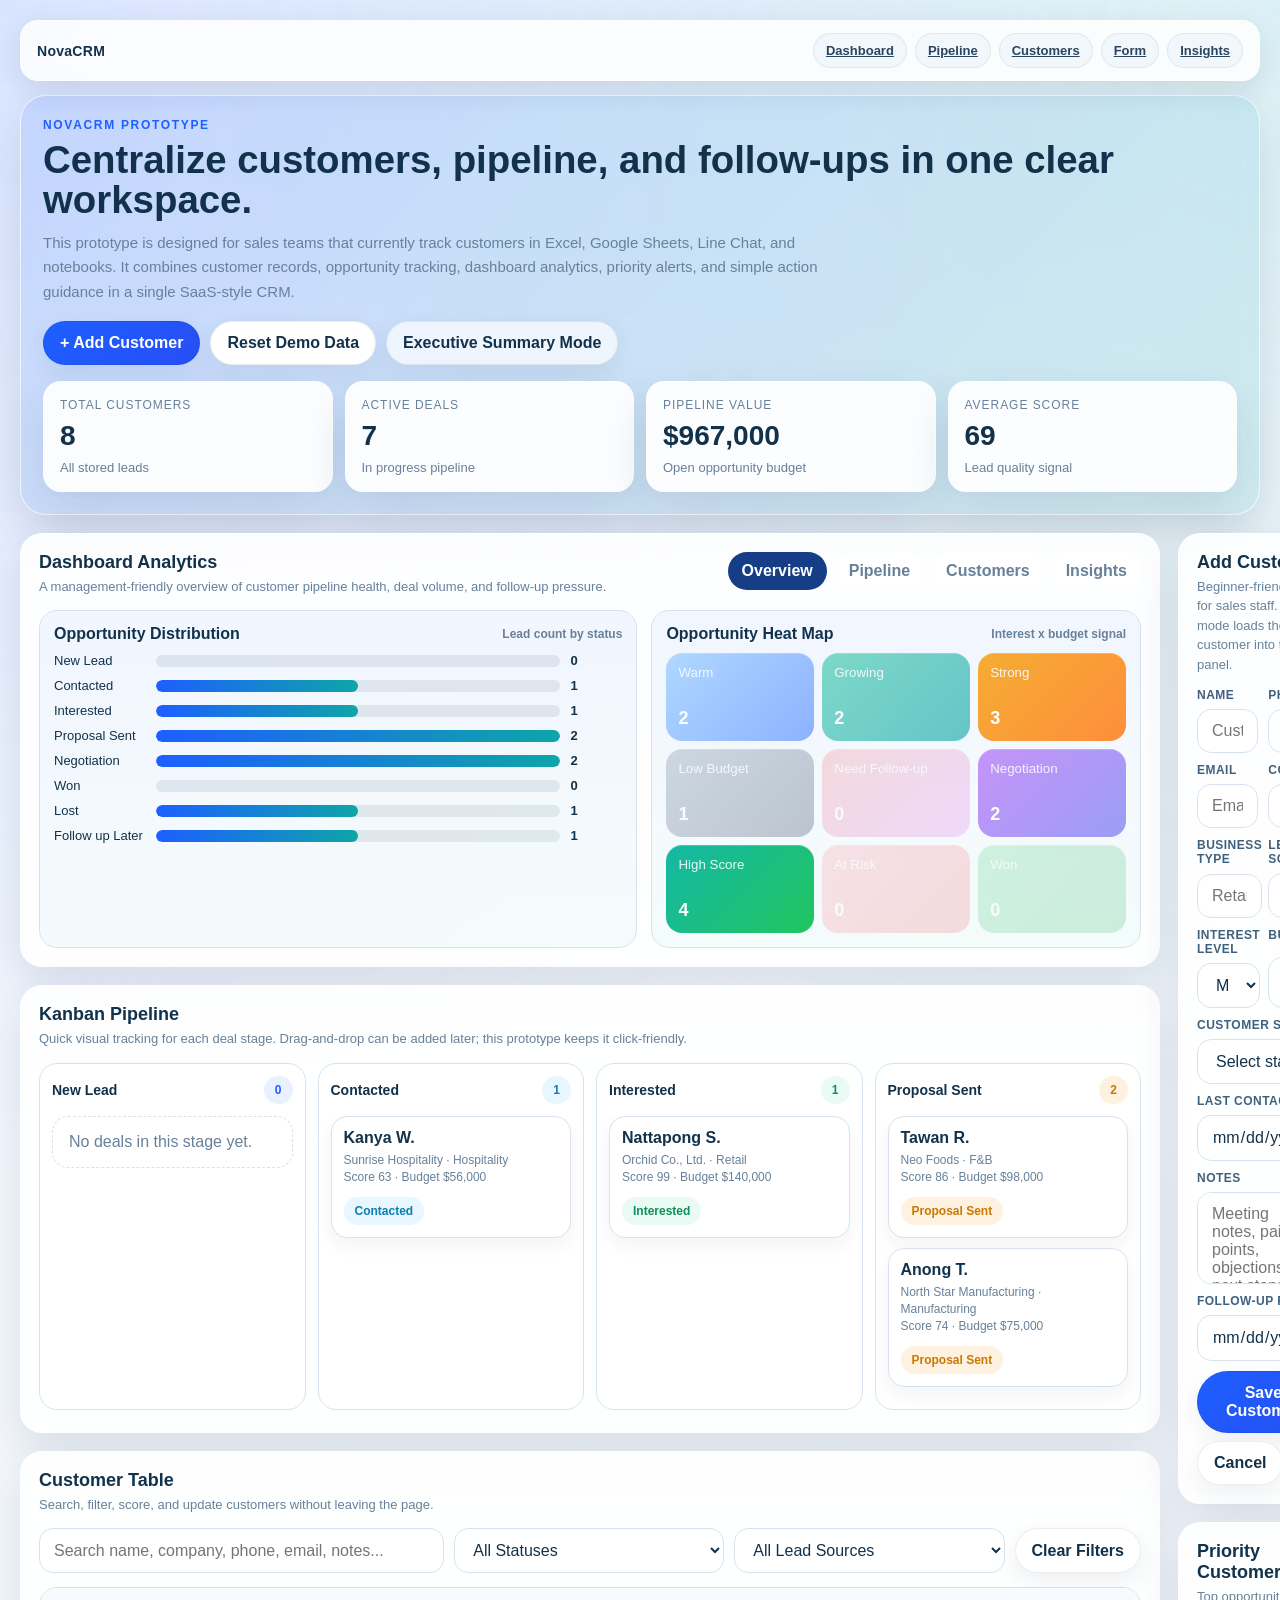
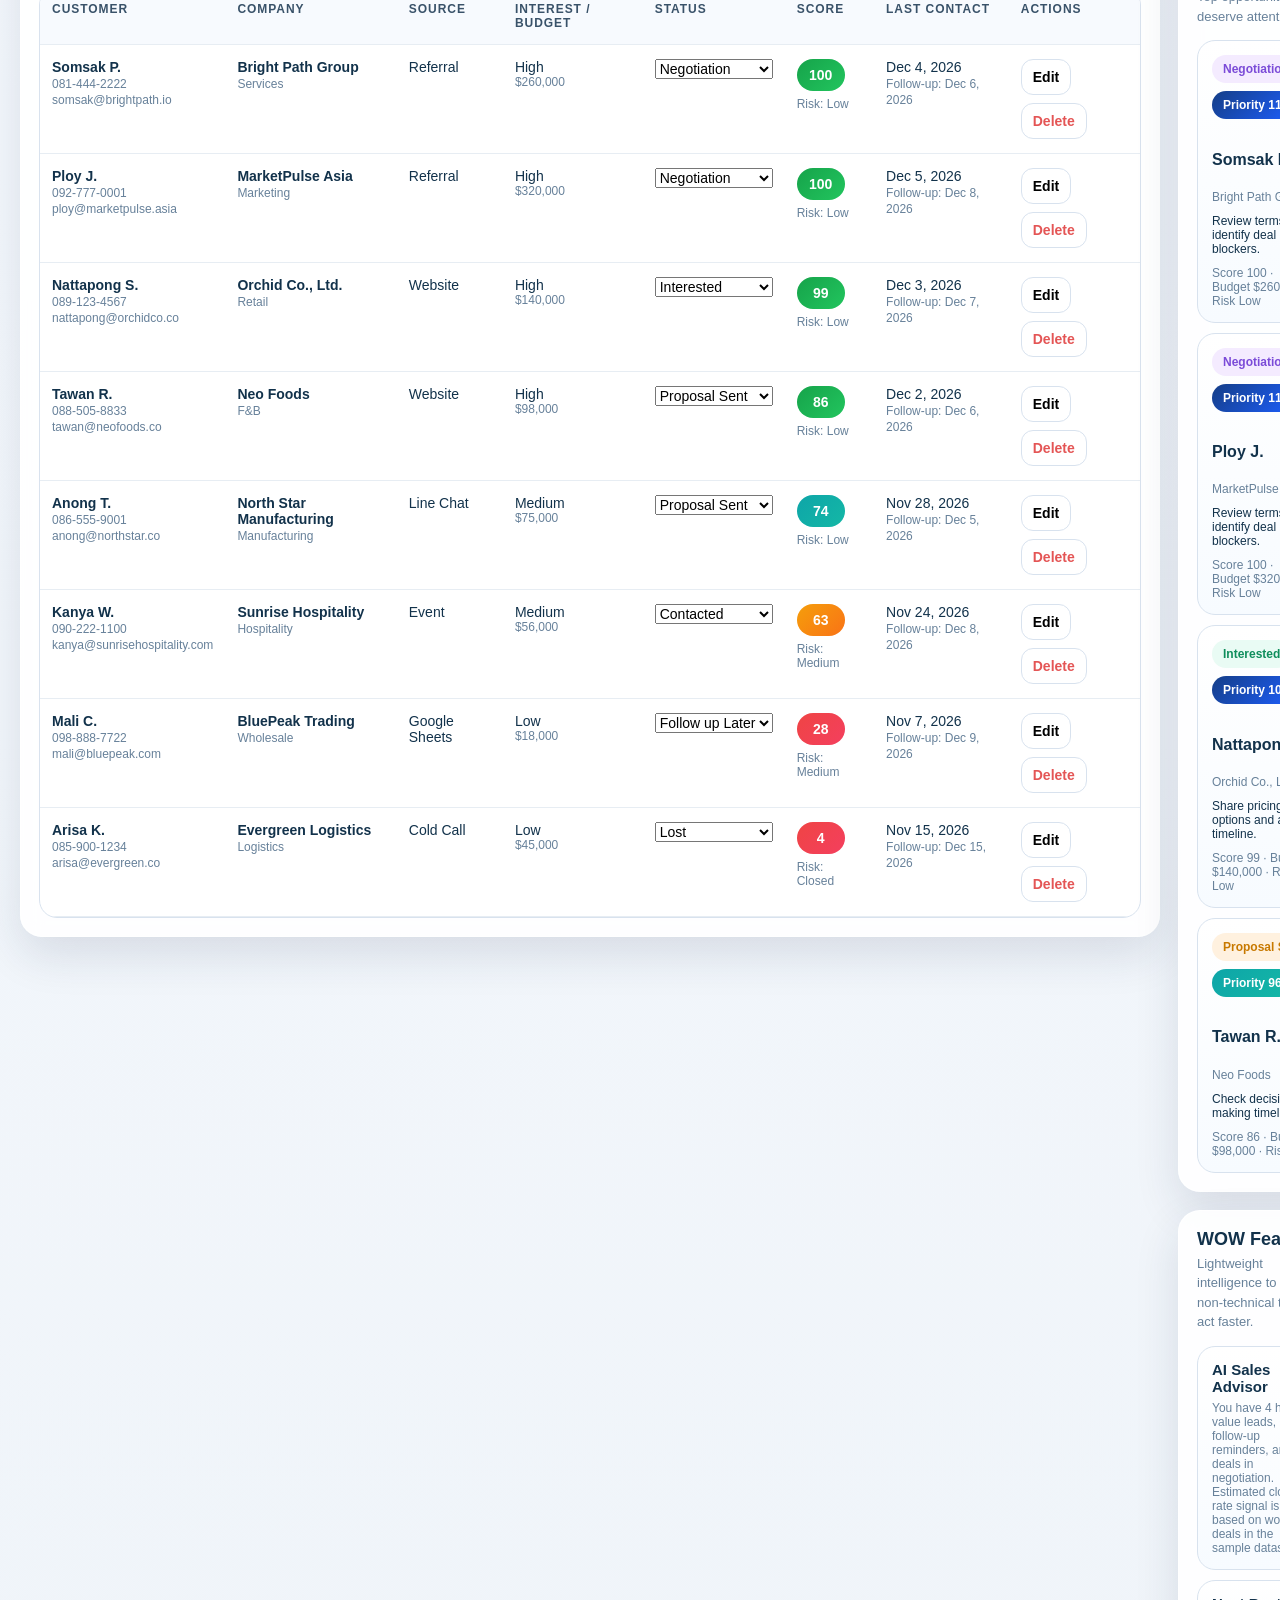
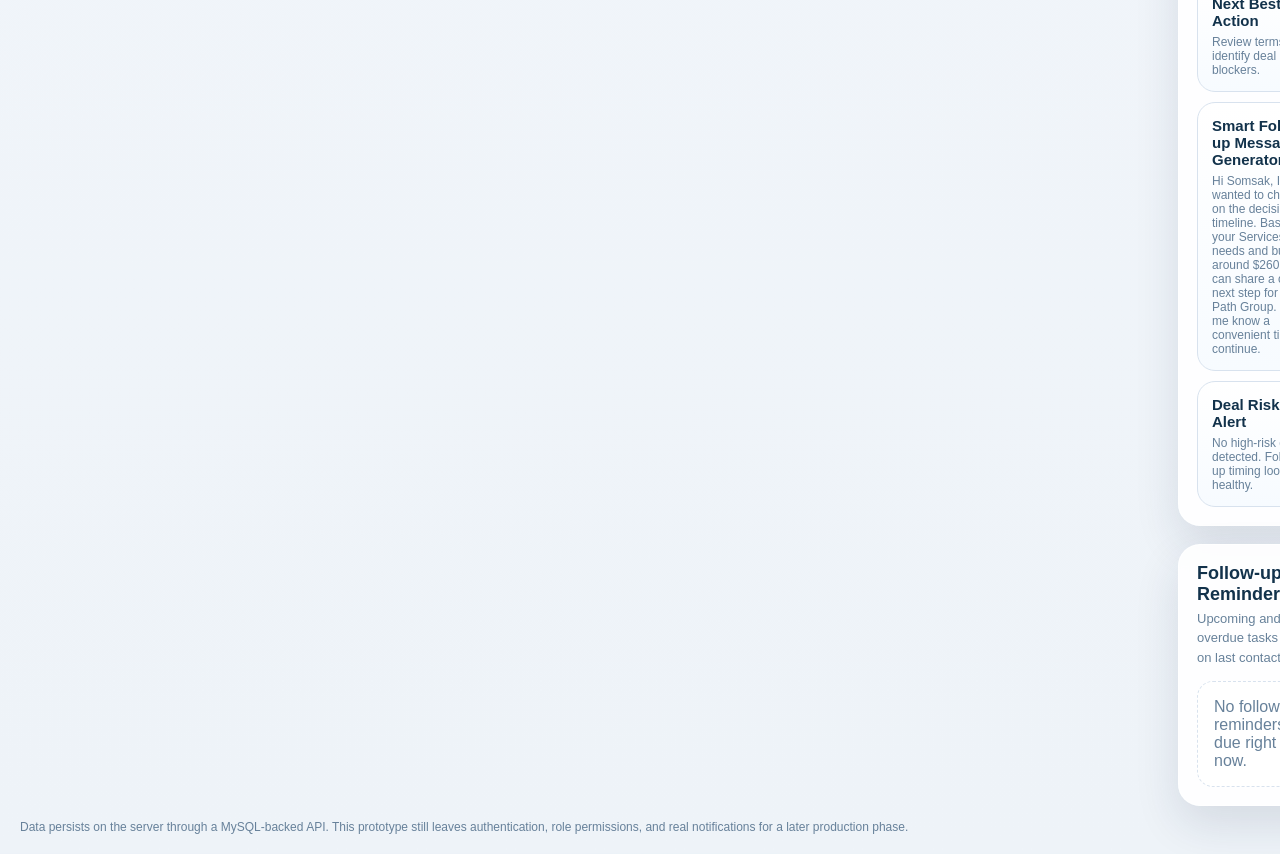
==== commit eed2dfcd: "Add files via upload" ====
--- a/crm-prototype/index.html
+++ b/crm-prototype/index.html
@@ -1093,6 +1093,10 @@
     // -----------------------------
     // Initialization
     // -----------------------------
+    // Start-up sequence:
+    // 1) fill dropdown options
+    // 2) wire events
+    // 3) load state from the server and paint the UI
     initSelectOptions();
     bindEvents();
     bootstrap();
@@ -1367,6 +1371,7 @@
     // Rendering
     // -----------------------------
     function renderAll() {
+      // Recompute derived fields first, then re-render every section from the same source of truth.
       customers = customers.map(enrichCustomer).sort((a, b) => {
         const scoreGap = b.priority - a.priority;
         return scoreGap !== 0 ? scoreGap : b.score - a.score;
@@ -1384,6 +1389,7 @@
     }
 
     function renderFilters() {
+      // Keep dropdown options in sync with the shared status/source lists.
       fillSelect(statusFilter, statuses, "All Statuses");
       fillSelect(sourceFilter, leadSources, "All Lead Sources");
       statusFilter.value = filters.status;
@@ -1489,6 +1495,7 @@
     }
 
     function renderTable() {
+      // The table is filtered from the same data that feeds charts and cards.
       const visible = customers.filter(customer => {
         const haystack = [
           customer.name,
